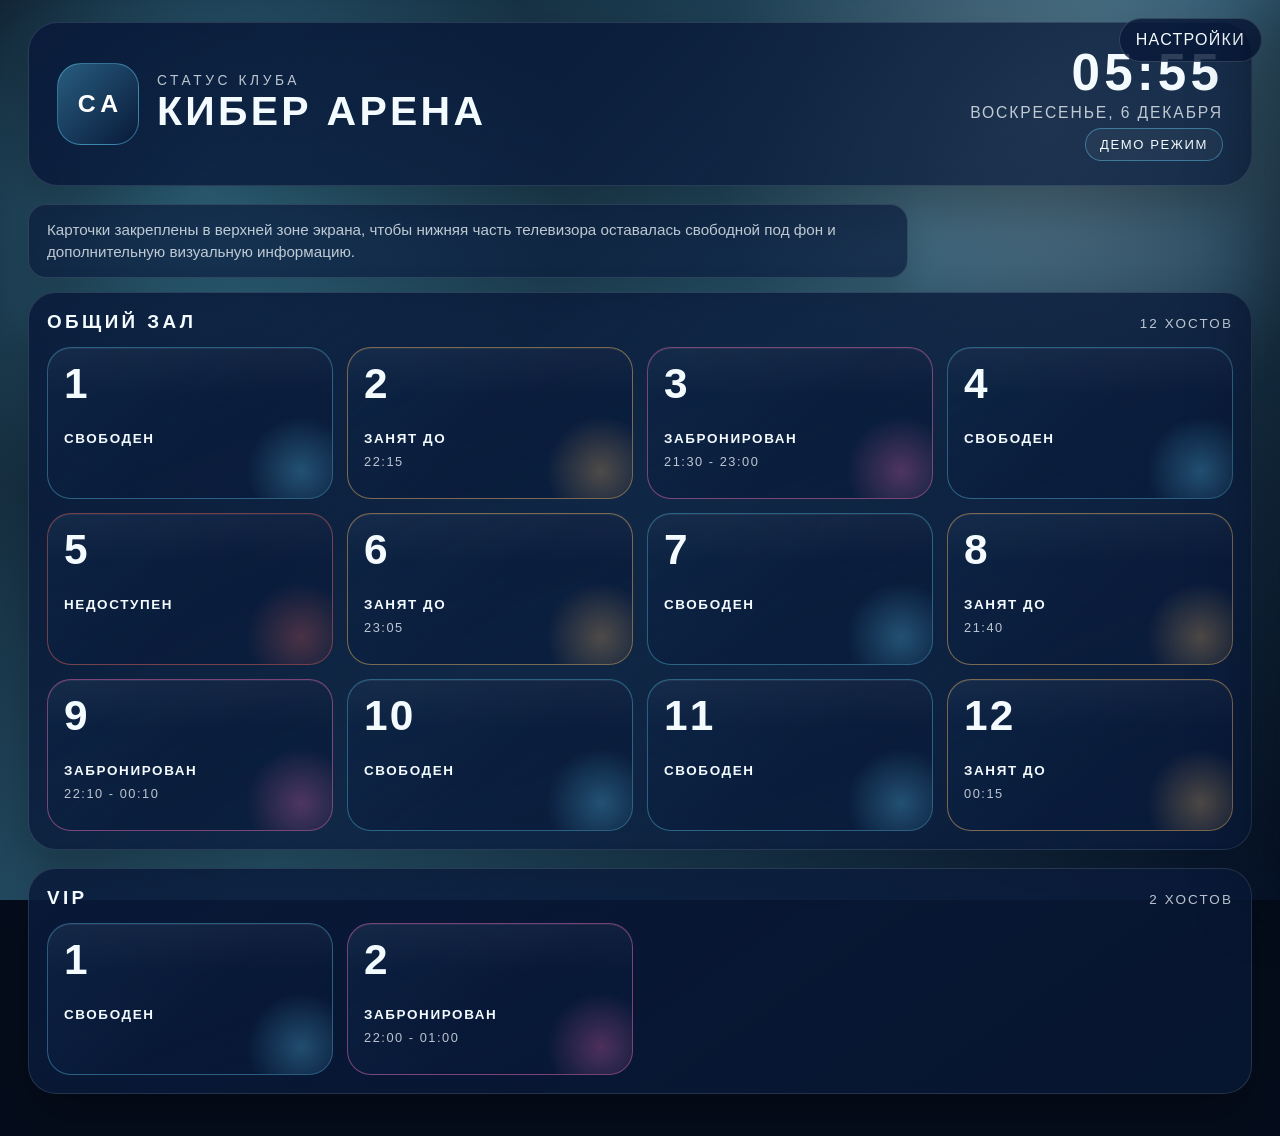
==== smarthell-tv1/smarthell-tv/smartshell-display/index.html @ 0e808b0f "Add files via upload" ====
<!DOCTYPE html>
<html lang="ru">
<head>
  <meta charset="UTF-8">
  <meta name="viewport" content="width=device-width, initial-scale=1.0">
  <title>Кибер Арена</title>
  <link rel="stylesheet" href="css/styles.css">
</head>
<body>
  <div class="wallpaper-layer"></div>
  <div class="noise-layer"></div>

  <button class="settings-toggle" id="settingsToggle" type="button">Настройки</button>

  <div class="page-shell">
    <header class="hero">
      <div class="hero-brand">
        <div class="brand-mark">CA</div>
        <div class="brand-copy">
          <p class="brand-overline">Статус клуба</p>
          <h1 id="clubName">Кибер Арена</h1>
        </div>
      </div>

      <div class="hero-meta">
        <div class="hero-clock" id="currentTime">00:00</div>
        <div class="hero-date" id="currentDate">суббота, 4 июля</div>
        <div class="hero-connection" id="apiStatus">Подключение...</div>
      </div>
    </header>

    <main class="display-board">
      <section class="board-intro">
        <p>Карточки закреплены в верхней зоне экрана, чтобы нижняя часть телевизора оставалась свободной под фон и дополнительную визуальную информацию.</p>
      </section>

      <section class="zones-layout" id="zonesContainer">
        <div class="loading-state">Загрузка хостов...</div>
      </section>
    </main>
  </div>

  <div class="settings-panel" id="settingsPanel">
    <div class="settings-header">
      <h2>Настройки экрана</h2>
      <button class="close-button" id="closeSettings" type="button">Закрыть</button>
    </div>

    <div class="settings-content">
      <div class="setting-group">
        <label for="companyId">Company ID</label>
        <input type="text" id="companyId" placeholder="ID компании">
      </div>

      <div class="setting-group">
        <label for="phone">Телефон</label>
        <input type="text" id="phone" placeholder="+7...">
      </div>

      <div class="setting-group">
        <label for="password">Пароль</label>
        <input type="password" id="password" placeholder="Пароль">
      </div>

      <div class="setting-group">
        <label for="refreshInterval">Интервал обновления, сек</label>
        <input type="number" id="refreshInterval" min="10" max="300" step="5">
      </div>

      <div class="setting-group">
        <label for="backgroundType">Фон</label>
        <select id="backgroundType">
          <option value="gradient">Градиент</option>
          <option value="color">Цвет</option>
          <option value="image">Изображение</option>
        </select>
      </div>

      <div class="setting-group" id="backgroundColorGroup">
        <label for="backgroundColor">Цвет фона</label>
        <input type="color" id="backgroundColor" value="#08111f">
      </div>

      <div class="setting-group hidden" id="backgroundImageGroup">
        <label for="backgroundImage">Изображение</label>
        <input type="file" id="backgroundImage" accept="image/*">
      </div>

      <div class="setting-group">
        <label for="palettePreset">Палитра</label>
        <select id="palettePreset">
          <option value="ice">Ice Arena</option>
          <option value="ember">Ember Glow</option>
          <option value="lime">Neon Lime</option>
          <option value="sunset">Sunset Punch</option>
          <option value="custom">Custom</option>
        </select>
      </div>

      <div class="setting-group">
        <label for="accentColor">Акцент карточек</label>
        <input type="color" id="accentColor" value="#5ae8ff">
      </div>

      <div class="setting-group">
        <label for="surfaceColor">Цвет панелей</label>
        <input type="color" id="surfaceColor" value="#0e234f">
      </div>

      <div class="setting-group">
        <label for="textColor">Цвет текста</label>
        <input type="color" id="textColor" value="#f6fbff">
      </div>

      <div class="setting-group">
        <label for="cardScale">Масштаб карточек</label>
        <input type="range" id="cardScale" min="0.85" max="1.35" step="0.05" value="1">
      </div>

      <div class="setting-group">
        <label for="cardOpacity">Прозрачность карточек</label>
        <input type="range" id="cardOpacity" min="35" max="80" value="58">
      </div>

      <div class="settings-actions">
        <button class="secondary-button" id="loginBtn" type="button">Сохранить вход</button>
        <button class="primary-button" id="saveSettings" type="button">Применить</button>
      </div>
    </div>
  </div>

  <div class="settings-backdrop" id="settingsBackdrop"></div>

  <script src="config.js"></script>
  <script src="js/smartshell-sdk.js"></script>
  <script src="js/api.js"></script>
  <script src="js/app.js"></script>
</body>
</html>
---- smarthell-tv1/smarthell-tv/smartshell-display/css/styles.css ----
:root {
  --background-color: #08111f;
  --background-image: none;
  --background-overlay: radial-gradient(circle at 15% 20%, rgba(91, 208, 255, 0.42), transparent 28%),
    radial-gradient(circle at 82% 14%, rgba(255, 124, 89, 0.36), transparent 26%),
    linear-gradient(130deg, #051120 0%, #0b1c3f 46%, #13285d 100%);
  --accent-color: #64d7ff;
  --accent-rgb: 100, 215, 255;
  --surface-color: #091a3a;
  --surface-rgb: 9, 26, 58;
  --text-primary: #f4fbff;
  --text-rgb: 244, 251, 255;
  --text-secondary: rgba(var(--text-rgb), 0.76);
  --line-soft: rgba(var(--accent-rgb), 0.24);
  --line-strong: rgba(var(--accent-rgb), 0.42);
  --card-opacity: 0.58;
  --card-scale: 1;
  --card-shadow: 0 24px 48px rgba(0, 0, 0, 0.28);
  --status-busy: #ffbf66;
  --status-booked: #ff73be;
  --status-unavailable: #ff6d5f;
}

* {
  box-sizing: border-box;
}

html,
body {
  margin: 0;
  min-height: 100%;
  font-family: "Bahnschrift", "Segoe UI Variable", "Segoe UI", sans-serif;
  color: var(--text-primary);
  background: #050d1c;
}

body {
  position: relative;
  overflow-x: hidden;
}

.wallpaper-layer,
.noise-layer {
  position: fixed;
  inset: 0;
  pointer-events: none;
}

.wallpaper-layer {
  background-image: var(--background-image), var(--background-overlay);
  background-color: var(--background-color);
  background-position: center;
  background-size: cover;
}

.noise-layer {
  opacity: 0.08;
  background-image:
    linear-gradient(rgba(255, 255, 255, 0.03) 1px, transparent 1px),
    linear-gradient(90deg, rgba(255, 255, 255, 0.03) 1px, transparent 1px);
  background-size: 20px 20px;
}

.page-shell {
  position: relative;
  z-index: 1;
  display: grid;
  align-content: start;
  gap: 18px;
  width: min(1840px, calc(100% - 56px));
  min-height: 100vh;
  margin: 0 auto;
  padding: 22px 0 42px;
}

.hero {
  display: grid;
  grid-template-columns: minmax(0, 1fr) auto;
  align-items: center;
  gap: 24px;
  padding: 24px 28px;
  border: 1px solid rgba(var(--text-rgb), 0.12);
  border-radius: 30px;
  background: linear-gradient(135deg, rgba(var(--surface-rgb), 0.92), rgba(var(--surface-rgb), 0.68));
  box-shadow: var(--card-shadow);
}

.hero-brand {
  display: flex;
  align-items: center;
  gap: 18px;
}

.brand-mark {
  display: grid;
  place-items: center;
  width: 82px;
  height: 82px;
  border: 1px solid var(--line-strong);
  border-radius: 24px;
  background: linear-gradient(135deg, rgba(var(--accent-rgb), 0.34), rgba(var(--surface-rgb), 0.95));
  color: #ffffff;
  font-size: 1.55rem;
  font-weight: 700;
  letter-spacing: 0.18em;
  text-indent: 0.18em;
}

.brand-copy h1,
.brand-copy p,
.hero-clock,
.hero-date,
.hero-connection,
.board-intro p,
.zone-heading h2,
.zone-heading p,
.pc-card-number,
.pc-card-status,
.pc-card-time,
.settings-panel h2,
.setting-group label,
.setting-group input,
.setting-group select,
.settings-toggle,
.primary-button,
.secondary-button,
.close-button,
.loading-state,
.empty-state,
.notification {
  margin: 0;
}

.brand-overline {
  color: var(--text-secondary);
  font-size: 0.86rem;
  letter-spacing: 0.26em;
  text-transform: uppercase;
}

.brand-copy h1 {
  font-size: clamp(2rem, 3.2vw, 3.2rem);
  font-weight: 700;
  letter-spacing: 0.08em;
  text-transform: uppercase;
}

.hero-meta {
  display: flex;
  flex-direction: column;
  align-items: flex-end;
  gap: 6px;
  text-align: right;
}

.hero-clock {
  font-size: clamp(2.6rem, 4vw, 4rem);
  font-weight: 700;
  letter-spacing: 0.08em;
  line-height: 1;
}

.hero-date {
  color: var(--text-secondary);
  font-size: 0.98rem;
  letter-spacing: 0.12em;
  text-transform: uppercase;
}

.hero-connection {
  padding: 8px 14px;
  border: 1px solid rgba(var(--text-rgb), 0.16);
  border-radius: 999px;
  background: rgba(255, 255, 255, 0.04);
  color: var(--text-secondary);
  font-size: 0.82rem;
  letter-spacing: 0.12em;
  text-transform: uppercase;
}

.hero-connection.connected {
  border-color: rgba(var(--accent-rgb), 0.42);
  color: var(--text-primary);
}

.hero-connection.error {
  border-color: rgba(255, 109, 95, 0.5);
  color: #ffe4e1;
}

.display-board {
  display: grid;
  align-content: start;
  gap: 14px;
}

.board-intro {
  max-width: 880px;
  padding: 14px 18px;
  border: 1px solid rgba(var(--text-rgb), 0.12);
  border-radius: 18px;
  background: rgba(var(--surface-rgb), 0.68);
  box-shadow: 0 16px 34px rgba(0, 0, 0, 0.18);
}

.board-intro p {
  color: var(--text-secondary);
  font-size: 0.95rem;
  line-height: 1.45;
}

.zones-layout {
  display: grid;
  grid-template-columns: minmax(0, 1.72fr) minmax(320px, 0.72fr);
  align-items: start;
  gap: 18px;
}

.zone-section {
  padding: 18px;
  border: 1px solid rgba(var(--text-rgb), 0.12);
  border-radius: 28px;
  background: linear-gradient(145deg, rgba(var(--surface-rgb), 0.88), rgba(var(--surface-rgb), 0.68));
  box-shadow: var(--card-shadow);
}

.zone-section.standart-b {
  grid-column: 1;
}

.zone-section.vip {
  grid-column: 2;
}

.zone-heading {
  display: flex;
  justify-content: space-between;
  align-items: baseline;
  gap: 12px;
  margin-bottom: 14px;
}

.zone-heading h2 {
  font-size: 1.18rem;
  font-weight: 700;
  letter-spacing: 0.18em;
  text-transform: uppercase;
}

.zone-heading p {
  color: var(--text-secondary);
  font-size: 0.84rem;
  letter-spacing: 0.16em;
  text-transform: uppercase;
}

.cards-grid {
  display: grid;
  gap: 14px;
}

.zone-section.standart-b .cards-grid {
  grid-template-columns: repeat(6, minmax(0, 1fr));
}

.zone-section.vip .cards-grid {
  grid-template-columns: repeat(2, minmax(0, 1fr));
}

.pc-card {
  position: relative;
  display: grid;
  align-content: start;
  min-height: calc(152px * var(--card-scale));
  padding: calc(16px * var(--card-scale));
  border: 1px solid rgba(var(--text-rgb), 0.12);
  border-radius: 24px;
  background:
    linear-gradient(160deg, rgba(var(--surface-rgb), calc(var(--card-opacity) + 0.16)), rgba(var(--surface-rgb), var(--card-opacity))),
    linear-gradient(135deg, rgba(var(--accent-rgb), 0.14), transparent 55%);
  overflow: hidden;
  box-shadow: inset 0 1px 0 rgba(255, 255, 255, 0.06);
}

.pc-card::before {
  content: "";
  position: absolute;
  inset: 0;
  background: linear-gradient(180deg, rgba(255, 255, 255, 0.04), transparent 32%);
  pointer-events: none;
}

.pc-card::after {
  content: "";
  position: absolute;
  right: -24px;
  bottom: -28px;
  width: 110px;
  height: 110px;
  border-radius: 50%;
  background: radial-gradient(circle, rgba(var(--accent-rgb), 0.28), transparent 70%);
  pointer-events: none;
}

.pc-card.free {
  border-color: rgba(var(--accent-rgb), 0.36);
}

.pc-card.busy {
  border-color: rgba(255, 191, 102, 0.46);
}

.pc-card.busy::after {
  background: radial-gradient(circle, rgba(255, 191, 102, 0.28), transparent 70%);
}

.pc-card.booked {
  border-color: rgba(255, 115, 190, 0.46);
}

.pc-card.booked::after {
  background: radial-gradient(circle, rgba(255, 115, 190, 0.28), transparent 70%);
}

.pc-card.unavailable {
  border-color: rgba(255, 109, 95, 0.44);
}

.pc-card.unavailable::after {
  background: radial-gradient(circle, rgba(255, 109, 95, 0.26), transparent 70%);
}

.pc-card-number {
  position: relative;
  z-index: 1;
  font-size: calc(2.65rem * var(--card-scale));
  font-weight: 700;
  letter-spacing: 0.05em;
  line-height: 0.96;
}

.pc-card-status {
  position: relative;
  z-index: 1;
  margin-top: calc(26px * var(--card-scale));
  font-size: calc(0.84rem * var(--card-scale));
  font-weight: 700;
  letter-spacing: 0.12em;
  text-transform: uppercase;
}

.pc-card-time {
  position: relative;
  z-index: 1;
  margin-top: calc(8px * var(--card-scale));
  color: var(--text-secondary);
  font-size: calc(0.8rem * var(--card-scale));
  letter-spacing: 0.12em;
  text-transform: uppercase;
}

.pc-card-time.pc-card-time-empty {
  opacity: 0;
}

.loading-state,
.empty-state {
  padding: 34px 22px;
  border: 1px dashed rgba(var(--text-rgb), 0.18);
  border-radius: 22px;
  background: rgba(var(--surface-rgb), 0.62);
  color: var(--text-secondary);
  text-align: center;
  letter-spacing: 0.08em;
  text-transform: uppercase;
}

.settings-toggle {
  position: fixed;
  top: 18px;
  right: 18px;
  z-index: 4;
  padding: 12px 16px;
  border: 1px solid rgba(var(--text-rgb), 0.16);
  border-radius: 999px;
  background: rgba(var(--surface-rgb), 0.84);
  color: var(--text-primary);
  font: inherit;
  letter-spacing: 0.08em;
  text-transform: uppercase;
  cursor: pointer;
}

.settings-panel {
  position: fixed;
  top: 0;
  right: 0;
  z-index: 6;
  display: flex;
  flex-direction: column;
  gap: 20px;
  width: min(440px, 100%);
  height: 100%;
  padding: 24px;
  border-left: 1px solid rgba(var(--text-rgb), 0.16);
  background: rgba(4, 11, 24, 0.96);
  box-shadow: -24px 0 60px rgba(0, 0, 0, 0.34);
  transform: translateX(100%);
  transition: transform 0.25s ease;
}

.settings-panel.visible {
  transform: translateX(0);
}

.settings-backdrop {
  position: fixed;
  inset: 0;
  z-index: 5;
  background: rgba(3, 7, 15, 0.5);
  opacity: 0;
  visibility: hidden;
  transition: opacity 0.25s ease;
}

.settings-backdrop.visible {
  opacity: 1;
  visibility: visible;
}

.settings-header {
  display: flex;
  justify-content: space-between;
  align-items: center;
  gap: 12px;
}

.settings-header h2 {
  font-size: 1.08rem;
  letter-spacing: 0.12em;
  text-transform: uppercase;
}

.settings-content {
  display: grid;
  gap: 15px;
  overflow-y: auto;
  padding-right: 4px;
}

.setting-group {
  display: grid;
  gap: 8px;
}

.setting-group label {
  color: var(--text-secondary);
  font-size: 0.84rem;
  letter-spacing: 0.08em;
  text-transform: uppercase;
}

.setting-group input,
.setting-group select {
  width: 100%;
  padding: 12px 14px;
  border: 1px solid rgba(var(--text-rgb), 0.14);
  border-radius: 14px;
  background: rgba(var(--surface-rgb), 0.84);
  color: var(--text-primary);
  font: inherit;
}

.setting-group input[type="range"] {
  padding-inline: 0;
}

.hidden {
  display: none;
}

.settings-actions {
  display: grid;
  grid-template-columns: repeat(2, minmax(0, 1fr));
  gap: 12px;
  margin-top: 6px;
}

.primary-button,
.secondary-button,
.close-button {
  padding: 12px 14px;
  border-radius: 14px;
  font: inherit;
  letter-spacing: 0.08em;
  text-transform: uppercase;
  cursor: pointer;
}

.primary-button {
  border: 1px solid rgba(var(--accent-rgb), 0.4);
  background: linear-gradient(135deg, rgba(var(--accent-rgb), 0.34), rgba(var(--surface-rgb), 0.95));
  color: #ffffff;
}

.secondary-button,
.close-button {
  border: 1px solid rgba(var(--text-rgb), 0.14);
  background: rgba(var(--surface-rgb), 0.82);
  color: var(--text-primary);
}

.notification {
  position: fixed;
  left: 50%;
  bottom: 20px;
  z-index: 8;
  transform: translateX(-50%);
  padding: 12px 18px;
  border: 1px solid rgba(var(--accent-rgb), 0.3);
  border-radius: 14px;
  background: rgba(var(--surface-rgb), 0.95);
  color: var(--text-primary);
  letter-spacing: 0.06em;
  animation: fade-in 0.2s ease;
}

.tv-mode {
  cursor: none;
}

.tv-mode .settings-toggle {
  opacity: 0;
  pointer-events: none;
}

@keyframes fade-in {
  from {
    opacity: 0;
    transform: translate(-50%, 12px);
  }

  to {
    opacity: 1;
    transform: translate(-50%, 0);
  }
}

@media (max-width: 1440px) {
  .zones-layout {
    grid-template-columns: 1fr;
  }

  .zone-section.standart-b,
  .zone-section.vip {
    grid-column: auto;
  }

  .zone-section.standart-b .cards-grid {
    grid-template-columns: repeat(4, minmax(0, 1fr));
  }

  .zone-section.vip .cards-grid {
    grid-template-columns: repeat(4, minmax(0, 1fr));
  }
}

@media (max-width: 900px) {
  .page-shell {
    width: min(100% - 26px, 1840px);
    padding-top: 72px;
  }

  .hero {
    grid-template-columns: 1fr;
  }

  .hero-meta {
    align-items: flex-start;
    text-align: left;
  }

  .zone-heading {
    align-items: flex-start;
    flex-direction: column;
  }

  .zone-section.standart-b .cards-grid,
  .zone-section.vip .cards-grid {
    grid-template-columns: repeat(3, minmax(0, 1fr));
  }
}

@media (max-width: 640px) {
  .page-shell {
    width: calc(100% - 20px);
  }

  .hero,
  .zone-section {
    padding-inline: 16px;
  }

  .zone-section.standart-b .cards-grid,
  .zone-section.vip .cards-grid {
    grid-template-columns: repeat(2, minmax(0, 1fr));
  }
}
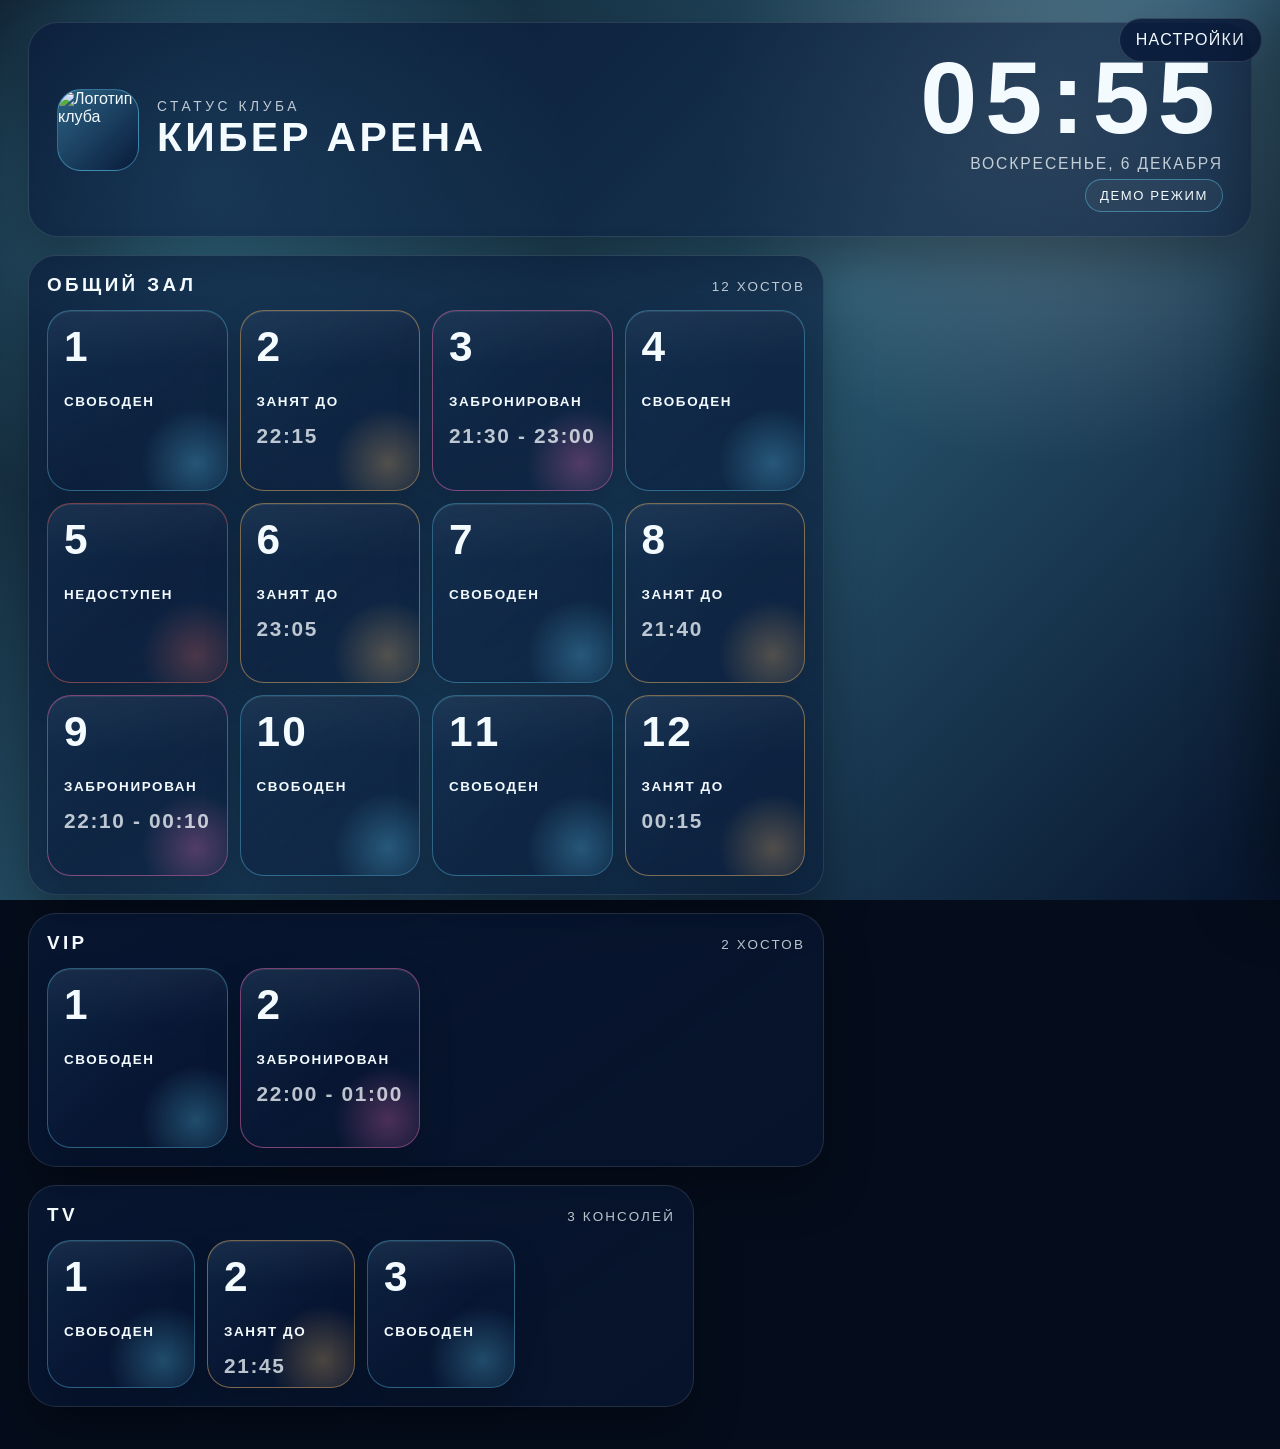
==== commit 3ecea360: "Add files via upload" ====
--- a/smarthell-tv1/smarthell-tv/smartshell-display/index.html
+++ b/smarthell-tv1/smarthell-tv/smartshell-display/index.html
@@ -1,139 +1,148 @@
-<!DOCTYPE html>
-<html lang="ru">
-<head>
-  <meta charset="UTF-8">
-  <meta name="viewport" content="width=device-width, initial-scale=1.0">
-  <title>Кибер Арена</title>
-  <link rel="stylesheet" href="css/styles.css">
-</head>
-<body>
-  <div class="wallpaper-layer"></div>
-  <div class="noise-layer"></div>
-
-  <button class="settings-toggle" id="settingsToggle" type="button">Настройки</button>
-
-  <div class="page-shell">
+<!DOCTYPE html>
+<html lang="ru">
+<head>
+  <meta charset="UTF-8">
+  <meta name="viewport" content="width=device-width, initial-scale=1.0">
+  <title>Кибер Арена</title>
+  <link rel="stylesheet" href="css/styles.css">
+</head>
+<body>
+  <div class="wallpaper-layer"></div>
+  <div class="noise-layer"></div>
+
+  <button class="settings-toggle" id="settingsToggle" type="button">Настройки</button>
+
+  <div class="page-shell">
     <header class="hero">
       <div class="hero-brand">
-        <div class="brand-mark">CA</div>
+        <div class="brand-mark">
+          <img class="brand-mark-image" id="brandLogo" src="/shared/%D0%90%D0%B2%D0%B0%D1%82%D0%B0%D1%80%D0%BA%D0%B0.png" alt="Логотип клуба">
+        </div>
         <div class="brand-copy">
           <p class="brand-overline">Статус клуба</p>
           <h1 id="clubName">Кибер Арена</h1>
-        </div>
-      </div>
-
-      <div class="hero-meta">
-        <div class="hero-clock" id="currentTime">00:00</div>
-        <div class="hero-date" id="currentDate">суббота, 4 июля</div>
-        <div class="hero-connection" id="apiStatus">Подключение...</div>
-      </div>
-    </header>
-
+        </div>
+      </div>
+
+      <div class="hero-meta">
+        <div class="hero-clock" id="currentTime">00:00</div>
+        <div class="hero-date" id="currentDate">суббота, 4 июля</div>
+        <div class="hero-connection" id="apiStatus">Подключение...</div>
+      </div>
+    </header>
+
     <main class="display-board">
-      <section class="board-intro">
-        <p>Карточки закреплены в верхней зоне экрана, чтобы нижняя часть телевизора оставалась свободной под фон и дополнительную визуальную информацию.</p>
-      </section>
-
       <section class="zones-layout" id="zonesContainer">
         <div class="loading-state">Загрузка хостов...</div>
       </section>
     </main>
-  </div>
-
-  <div class="settings-panel" id="settingsPanel">
-    <div class="settings-header">
-      <h2>Настройки экрана</h2>
-      <button class="close-button" id="closeSettings" type="button">Закрыть</button>
-    </div>
-
-    <div class="settings-content">
-      <div class="setting-group">
-        <label for="companyId">Company ID</label>
-        <input type="text" id="companyId" placeholder="ID компании">
-      </div>
-
-      <div class="setting-group">
-        <label for="phone">Телефон</label>
-        <input type="text" id="phone" placeholder="+7...">
-      </div>
-
-      <div class="setting-group">
-        <label for="password">Пароль</label>
-        <input type="password" id="password" placeholder="Пароль">
-      </div>
-
-      <div class="setting-group">
-        <label for="refreshInterval">Интервал обновления, сек</label>
-        <input type="number" id="refreshInterval" min="10" max="300" step="5">
-      </div>
-
-      <div class="setting-group">
-        <label for="backgroundType">Фон</label>
-        <select id="backgroundType">
-          <option value="gradient">Градиент</option>
-          <option value="color">Цвет</option>
-          <option value="image">Изображение</option>
-        </select>
-      </div>
-
-      <div class="setting-group" id="backgroundColorGroup">
-        <label for="backgroundColor">Цвет фона</label>
-        <input type="color" id="backgroundColor" value="#08111f">
-      </div>
-
+  </div>
+
+  <div class="settings-panel" id="settingsPanel">
+    <div class="settings-header">
+      <h2>Настройки экрана</h2>
+      <button class="close-button" id="closeSettings" type="button">Закрыть</button>
+    </div>
+
+    <div class="settings-content">
+      <div class="setting-group">
+        <label for="companyId">Company ID</label>
+        <input type="text" id="companyId" placeholder="ID компании">
+      </div>
+
+      <div class="setting-group">
+        <label for="phone">Телефон</label>
+        <input type="text" id="phone" placeholder="+7...">
+      </div>
+
+      <div class="setting-group">
+        <label for="password">Пароль</label>
+        <input type="password" id="password" placeholder="Пароль">
+      </div>
+
+      <div class="setting-group">
+        <label for="refreshInterval">Интервал обновления, сек</label>
+        <input type="number" id="refreshInterval" min="10" max="300" step="5">
+      </div>
+
+      <div class="setting-group">
+        <label for="backgroundType">Фон</label>
+        <select id="backgroundType">
+          <option value="gradient">Градиент</option>
+          <option value="color">Цвет</option>
+          <option value="image">Изображение</option>
+        </select>
+      </div>
+
+      <div class="setting-group" id="backgroundColorGroup">
+        <label for="backgroundColor">Цвет фона</label>
+        <input type="color" id="backgroundColor" value="#08111f">
+      </div>
+
       <div class="setting-group hidden" id="backgroundImageGroup">
         <label for="backgroundImage">Изображение</label>
         <input type="file" id="backgroundImage" accept="image/*">
       </div>
 
       <div class="setting-group">
-        <label for="palettePreset">Палитра</label>
-        <select id="palettePreset">
-          <option value="ice">Ice Arena</option>
-          <option value="ember">Ember Glow</option>
-          <option value="lime">Neon Lime</option>
-          <option value="sunset">Sunset Punch</option>
-          <option value="custom">Custom</option>
-        </select>
+        <label for="logoImage">Логотип клуба</label>
+        <input type="file" id="logoImage" accept="image/png,image/jpeg,image/webp,image/svg+xml">
+        <small class="setting-help">PNG, JPG, WEBP или SVG. Лучше квадрат 512x512 или больше. Для аккуратного вида лучше прозрачный PNG.</small>
       </div>
 
       <div class="setting-group">
-        <label for="accentColor">Акцент карточек</label>
-        <input type="color" id="accentColor" value="#5ae8ff">
-      </div>
-
-      <div class="setting-group">
-        <label for="surfaceColor">Цвет панелей</label>
-        <input type="color" id="surfaceColor" value="#0e234f">
-      </div>
-
-      <div class="setting-group">
-        <label for="textColor">Цвет текста</label>
-        <input type="color" id="textColor" value="#f6fbff">
-      </div>
-
+        <label for="palettePreset">Палитра</label>
+        <select id="palettePreset">
+          <option value="ice">Ice Arena</option>
+          <option value="ember">Ember Glow</option>
+          <option value="lime">Neon Lime</option>
+          <option value="sunset">Sunset Punch</option>
+          <option value="custom">Custom</option>
+        </select>
+      </div>
+
+      <div class="setting-group">
+        <label for="accentColor">Акцент карточек</label>
+        <input type="color" id="accentColor" value="#5ae8ff">
+      </div>
+
+      <div class="setting-group">
+        <label for="surfaceColor">Цвет панелей</label>
+        <input type="color" id="surfaceColor" value="#0e234f">
+      </div>
+
+      <div class="setting-group">
+        <label for="textColor">Цвет текста</label>
+        <input type="color" id="textColor" value="#f6fbff">
+      </div>
+
       <div class="setting-group">
         <label for="cardScale">Масштаб карточек</label>
         <input type="range" id="cardScale" min="0.85" max="1.35" step="0.05" value="1">
       </div>
 
       <div class="setting-group">
-        <label for="cardOpacity">Прозрачность карточек</label>
-        <input type="range" id="cardOpacity" min="35" max="80" value="58">
+        <label for="panelOpacity">Прозрачность панелей</label>
+        <input type="range" id="panelOpacity" min="0" max="95" value="72">
       </div>
 
-      <div class="settings-actions">
-        <button class="secondary-button" id="loginBtn" type="button">Сохранить вход</button>
-        <button class="primary-button" id="saveSettings" type="button">Применить</button>
+      <div class="setting-group">
+        <label for="cardOpacity">Прозрачность карточек</label>
+        <input type="range" id="cardOpacity" min="0" max="100" value="58">
       </div>
-    </div>
-  </div>
-
-  <div class="settings-backdrop" id="settingsBackdrop"></div>
-
-  <script src="config.js"></script>
-  <script src="js/smartshell-sdk.js"></script>
-  <script src="js/api.js"></script>
-  <script src="js/app.js"></script>
-</body>
-</html>
+
+      <div class="settings-actions">
+        <button class="secondary-button" id="loginBtn" type="button">Сохранить вход</button>
+        <button class="primary-button" id="saveSettings" type="button">Применить</button>
+      </div>
+    </div>
+  </div>
+
+  <div class="settings-backdrop" id="settingsBackdrop"></div>
+
+  <script src="config.js"></script>
+  <script src="js/smartshell-sdk.js"></script>
+  <script src="js/api.js"></script>
+  <script src="js/app.js"></script>
+</body>
+</html>
--- a/smarthell-tv1/smarthell-tv/smartshell-display/css/styles.css
+++ b/smarthell-tv1/smarthell-tv/smartshell-display/css/styles.css
@@ -1,458 +1,477 @@
-:root {
-  --background-color: #08111f;
-  --background-image: none;
-  --background-overlay: radial-gradient(circle at 15% 20%, rgba(91, 208, 255, 0.42), transparent 28%),
-    radial-gradient(circle at 82% 14%, rgba(255, 124, 89, 0.36), transparent 26%),
-    linear-gradient(130deg, #051120 0%, #0b1c3f 46%, #13285d 100%);
-  --accent-color: #64d7ff;
-  --accent-rgb: 100, 215, 255;
-  --surface-color: #091a3a;
-  --surface-rgb: 9, 26, 58;
-  --text-primary: #f4fbff;
-  --text-rgb: 244, 251, 255;
-  --text-secondary: rgba(var(--text-rgb), 0.76);
-  --line-soft: rgba(var(--accent-rgb), 0.24);
-  --line-strong: rgba(var(--accent-rgb), 0.42);
-  --card-opacity: 0.58;
-  --card-scale: 1;
-  --card-shadow: 0 24px 48px rgba(0, 0, 0, 0.28);
-  --status-busy: #ffbf66;
-  --status-booked: #ff73be;
-  --status-unavailable: #ff6d5f;
-}
-
-* {
-  box-sizing: border-box;
-}
-
-html,
-body {
-  margin: 0;
-  min-height: 100%;
-  font-family: "Bahnschrift", "Segoe UI Variable", "Segoe UI", sans-serif;
-  color: var(--text-primary);
-  background: #050d1c;
-}
-
-body {
-  position: relative;
-  overflow-x: hidden;
-}
-
-.wallpaper-layer,
-.noise-layer {
-  position: fixed;
-  inset: 0;
-  pointer-events: none;
-}
-
-.wallpaper-layer {
-  background-image: var(--background-image), var(--background-overlay);
-  background-color: var(--background-color);
-  background-position: center;
-  background-size: cover;
-}
-
-.noise-layer {
-  opacity: 0.08;
-  background-image:
-    linear-gradient(rgba(255, 255, 255, 0.03) 1px, transparent 1px),
-    linear-gradient(90deg, rgba(255, 255, 255, 0.03) 1px, transparent 1px);
-  background-size: 20px 20px;
-}
-
-.page-shell {
-  position: relative;
-  z-index: 1;
-  display: grid;
-  align-content: start;
-  gap: 18px;
-  width: min(1840px, calc(100% - 56px));
-  min-height: 100vh;
-  margin: 0 auto;
-  padding: 22px 0 42px;
-}
-
-.hero {
-  display: grid;
-  grid-template-columns: minmax(0, 1fr) auto;
-  align-items: center;
-  gap: 24px;
-  padding: 24px 28px;
-  border: 1px solid rgba(var(--text-rgb), 0.12);
-  border-radius: 30px;
-  background: linear-gradient(135deg, rgba(var(--surface-rgb), 0.92), rgba(var(--surface-rgb), 0.68));
-  box-shadow: var(--card-shadow);
-}
-
-.hero-brand {
-  display: flex;
-  align-items: center;
-  gap: 18px;
-}
-
+:root {
+  --background-color: #08111f;
+  --background-image: none;
+  --background-overlay: radial-gradient(circle at 15% 20%, rgba(91, 208, 255, 0.42), transparent 28%),
+    radial-gradient(circle at 82% 14%, rgba(255, 124, 89, 0.36), transparent 26%),
+    linear-gradient(130deg, #051120 0%, #0b1c3f 46%, #13285d 100%);
+  --accent-color: #64d7ff;
+  --accent-rgb: 100, 215, 255;
+  --surface-color: #091a3a;
+  --surface-rgb: 9, 26, 58;
+  --text-primary: #f4fbff;
+  --text-rgb: 244, 251, 255;
+  --text-secondary: rgba(var(--text-rgb), 0.76);
+  --line-soft: rgba(var(--accent-rgb), 0.24);
+  --line-strong: rgba(var(--accent-rgb), 0.42);
+  --panel-opacity: 0.72;
+  --card-opacity: 0.58;
+  --card-scale: 1;
+  --status-busy: #ffbf66;
+  --status-booked: #ff73be;
+  --status-unavailable: #ff6d5f;
+}
+
+* {
+  box-sizing: border-box;
+}
+
+html,
+body {
+  margin: 0;
+  min-height: 100%;
+  font-family: "Bahnschrift", "Segoe UI Variable", "Segoe UI", sans-serif;
+  color: var(--text-primary);
+  background: #050d1c;
+}
+
+body {
+  position: relative;
+  overflow-x: hidden;
+}
+
+.wallpaper-layer,
+.noise-layer {
+  position: fixed;
+  inset: 0;
+  pointer-events: none;
+}
+
+.wallpaper-layer {
+  background-image: var(--background-image), var(--background-overlay);
+  background-color: var(--background-color);
+  background-position: center;
+  background-size: cover;
+}
+
+.noise-layer {
+  opacity: 0.08;
+  background-image:
+    linear-gradient(rgba(255, 255, 255, 0.03) 1px, transparent 1px),
+    linear-gradient(90deg, rgba(255, 255, 255, 0.03) 1px, transparent 1px);
+  background-size: 20px 20px;
+}
+
+.page-shell {
+  position: relative;
+  z-index: 1;
+  display: grid;
+  align-content: start;
+  gap: 18px;
+  width: min(1840px, calc(100% - 56px));
+  min-height: 100vh;
+  margin: 0 auto;
+  padding: 22px 0 42px;
+}
+
+.hero {
+  display: grid;
+  grid-template-columns: minmax(0, 1fr) auto;
+  align-items: center;
+  gap: 24px;
+  padding: 24px 28px;
+  border: 1px solid rgba(var(--text-rgb), calc(var(--panel-opacity) * 0.16));
+  border-radius: 30px;
+  background: linear-gradient(
+    135deg,
+    rgba(var(--surface-rgb), calc(var(--panel-opacity) * 0.96)),
+    rgba(var(--surface-rgb), calc(var(--panel-opacity) * 0.72))
+  );
+  box-shadow: 0 24px 48px rgba(0, 0, 0, calc(var(--panel-opacity) * 0.42));
+}
+
+.hero-brand {
+  display: flex;
+  align-items: center;
+  gap: 18px;
+}
+
 .brand-mark {
   display: grid;
   place-items: center;
   width: 82px;
   height: 82px;
-  border: 1px solid var(--line-strong);
+  border: 1px solid var(--line-strong);
   border-radius: 24px;
   background: linear-gradient(135deg, rgba(var(--accent-rgb), 0.34), rgba(var(--surface-rgb), 0.95));
-  color: #ffffff;
-  font-size: 1.55rem;
-  font-weight: 700;
-  letter-spacing: 0.18em;
-  text-indent: 0.18em;
+  overflow: hidden;
 }
 
-.brand-copy h1,
-.brand-copy p,
-.hero-clock,
-.hero-date,
-.hero-connection,
-.board-intro p,
-.zone-heading h2,
-.zone-heading p,
-.pc-card-number,
-.pc-card-status,
-.pc-card-time,
-.settings-panel h2,
-.setting-group label,
-.setting-group input,
-.setting-group select,
-.settings-toggle,
-.primary-button,
-.secondary-button,
-.close-button,
-.loading-state,
-.empty-state,
-.notification {
-  margin: 0;
-}
-
-.brand-overline {
-  color: var(--text-secondary);
-  font-size: 0.86rem;
-  letter-spacing: 0.26em;
-  text-transform: uppercase;
-}
-
-.brand-copy h1 {
-  font-size: clamp(2rem, 3.2vw, 3.2rem);
-  font-weight: 700;
-  letter-spacing: 0.08em;
-  text-transform: uppercase;
-}
-
-.hero-meta {
-  display: flex;
-  flex-direction: column;
-  align-items: flex-end;
-  gap: 6px;
-  text-align: right;
-}
-
-.hero-clock {
-  font-size: clamp(2.6rem, 4vw, 4rem);
-  font-weight: 700;
-  letter-spacing: 0.08em;
-  line-height: 1;
-}
-
-.hero-date {
-  color: var(--text-secondary);
-  font-size: 0.98rem;
-  letter-spacing: 0.12em;
-  text-transform: uppercase;
-}
-
-.hero-connection {
-  padding: 8px 14px;
-  border: 1px solid rgba(var(--text-rgb), 0.16);
-  border-radius: 999px;
-  background: rgba(255, 255, 255, 0.04);
-  color: var(--text-secondary);
-  font-size: 0.82rem;
-  letter-spacing: 0.12em;
-  text-transform: uppercase;
-}
-
-.hero-connection.connected {
-  border-color: rgba(var(--accent-rgb), 0.42);
-  color: var(--text-primary);
-}
-
-.hero-connection.error {
-  border-color: rgba(255, 109, 95, 0.5);
-  color: #ffe4e1;
-}
-
-.display-board {
-  display: grid;
-  align-content: start;
-  gap: 14px;
-}
-
-.board-intro {
-  max-width: 880px;
-  padding: 14px 18px;
-  border: 1px solid rgba(var(--text-rgb), 0.12);
-  border-radius: 18px;
-  background: rgba(var(--surface-rgb), 0.68);
-  box-shadow: 0 16px 34px rgba(0, 0, 0, 0.18);
-}
-
-.board-intro p {
-  color: var(--text-secondary);
-  font-size: 0.95rem;
-  line-height: 1.45;
-}
-
+.brand-mark-image {
+  width: 100%;
+  height: 100%;
+  object-fit: cover;
+  object-position: center;
+  display: block;
+}
+
+.brand-copy h1,
+.brand-copy p,
+.hero-clock,
+.hero-date,
+.hero-connection,
+.zone-heading h2,
+.zone-heading p,
+.pc-card-number,
+.pc-card-status,
+.pc-card-time,
+.settings-panel h2,
+.setting-group label,
+.setting-group input,
+.setting-group select,
+.settings-toggle,
+.primary-button,
+.secondary-button,
+.close-button,
+.loading-state,
+.empty-state,
+.notification {
+  margin: 0;
+}
+
+.brand-overline {
+  color: var(--text-secondary);
+  font-size: 0.86rem;
+  letter-spacing: 0.26em;
+  text-transform: uppercase;
+}
+
+.brand-copy h1 {
+  font-size: clamp(2rem, 3.2vw, 3.2rem);
+  font-weight: 700;
+  letter-spacing: 0.08em;
+  text-transform: uppercase;
+}
+
+.hero-meta {
+  display: flex;
+  flex-direction: column;
+  align-items: flex-end;
+  gap: 6px;
+  text-align: right;
+}
+
+.hero-clock {
+  font-size: clamp(5.2rem, 8vw, 8rem);
+  font-weight: 700;
+  letter-spacing: 0.08em;
+  line-height: 1;
+}
+
+.hero-date {
+  color: var(--text-secondary);
+  font-size: 0.98rem;
+  letter-spacing: 0.12em;
+  text-transform: uppercase;
+}
+
+.hero-connection {
+  padding: 8px 14px;
+  border: 1px solid rgba(var(--text-rgb), 0.16);
+  border-radius: 999px;
+  background: rgba(255, 255, 255, 0.04);
+  color: var(--text-secondary);
+  font-size: 0.82rem;
+  letter-spacing: 0.12em;
+  text-transform: uppercase;
+}
+
+.hero-connection.connected {
+  border-color: rgba(var(--accent-rgb), 0.42);
+  color: var(--text-primary);
+}
+
+.hero-connection.error {
+  border-color: rgba(255, 109, 95, 0.5);
+  color: #ffe4e1;
+}
+
+.display-board {
+  display: grid;
+  align-content: start;
+  gap: 10px;
+}
+
 .zones-layout {
   display: grid;
-  grid-template-columns: minmax(0, 1.72fr) minmax(320px, 0.72fr);
+  grid-template-columns: max-content max-content max-content;
+  justify-content: center;
   align-items: start;
   gap: 18px;
 }
 
 .zone-section {
+  width: fit-content;
+  max-width: 100%;
   padding: 18px;
-  border: 1px solid rgba(var(--text-rgb), 0.12);
+  border: 1px solid rgba(var(--text-rgb), calc(var(--panel-opacity) * 0.16));
   border-radius: 28px;
-  background: linear-gradient(145deg, rgba(var(--surface-rgb), 0.88), rgba(var(--surface-rgb), 0.68));
-  box-shadow: var(--card-shadow);
-}
-
-.zone-section.standart-b {
-  grid-column: 1;
-}
-
+  background: linear-gradient(
+    145deg,
+    rgba(var(--surface-rgb), calc(var(--panel-opacity) * 0.92)),
+    rgba(var(--surface-rgb), calc(var(--panel-opacity) * 0.68))
+  );
+  box-shadow: 0 24px 48px rgba(0, 0, 0, calc(var(--panel-opacity) * 0.42));
+}
+
+.zone-section.standart-b {
+  grid-column: 1;
+}
+
 .zone-section.vip {
   grid-column: 2;
 }
 
-.zone-heading {
-  display: flex;
+.zone-section.tv {
+  grid-column: 3;
+}
+
+.zone-heading {
+  display: flex;
+  justify-content: space-between;
+  align-items: baseline;
+  gap: 12px;
+  margin-bottom: 14px;
+}
+
+.zone-heading h2 {
+  font-size: 1.18rem;
+  font-weight: 700;
+  letter-spacing: 0.18em;
+  text-transform: uppercase;
+}
+
+.zone-heading p {
+  color: var(--text-secondary);
+  font-size: 0.84rem;
+  letter-spacing: 0.16em;
+  text-transform: uppercase;
+}
+
+.cards-grid {
+  display: grid;
+  gap: 12px;
+}
+
+.zone-section.standart-b .cards-grid {
+  grid-template-columns: repeat(6, minmax(0, calc(158px * var(--card-scale))));
+  justify-content: space-between;
+}
+
+.zone-section.vip .cards-grid {
+  grid-template-columns: repeat(2, minmax(0, calc(158px * var(--card-scale))));
   justify-content: space-between;
-  align-items: baseline;
-  gap: 12px;
-  margin-bottom: 14px;
 }
 
-.zone-heading h2 {
-  font-size: 1.18rem;
-  font-weight: 700;
-  letter-spacing: 0.18em;
-  text-transform: uppercase;
-}
-
-.zone-heading p {
-  color: var(--text-secondary);
-  font-size: 0.84rem;
-  letter-spacing: 0.16em;
-  text-transform: uppercase;
-}
-
-.cards-grid {
-  display: grid;
-  gap: 14px;
-}
-
-.zone-section.standart-b .cards-grid {
-  grid-template-columns: repeat(6, minmax(0, 1fr));
-}
-
-.zone-section.vip .cards-grid {
-  grid-template-columns: repeat(2, minmax(0, 1fr));
-}
-
-.pc-card {
-  position: relative;
-  display: grid;
-  align-content: start;
-  min-height: calc(152px * var(--card-scale));
-  padding: calc(16px * var(--card-scale));
-  border: 1px solid rgba(var(--text-rgb), 0.12);
-  border-radius: 24px;
-  background:
-    linear-gradient(160deg, rgba(var(--surface-rgb), calc(var(--card-opacity) + 0.16)), rgba(var(--surface-rgb), var(--card-opacity))),
-    linear-gradient(135deg, rgba(var(--accent-rgb), 0.14), transparent 55%);
-  overflow: hidden;
-  box-shadow: inset 0 1px 0 rgba(255, 255, 255, 0.06);
-}
-
-.pc-card::before {
-  content: "";
-  position: absolute;
-  inset: 0;
-  background: linear-gradient(180deg, rgba(255, 255, 255, 0.04), transparent 32%);
-  pointer-events: none;
-}
-
-.pc-card::after {
-  content: "";
-  position: absolute;
-  right: -24px;
-  bottom: -28px;
-  width: 110px;
-  height: 110px;
-  border-radius: 50%;
-  background: radial-gradient(circle, rgba(var(--accent-rgb), 0.28), transparent 70%);
-  pointer-events: none;
-}
-
-.pc-card.free {
-  border-color: rgba(var(--accent-rgb), 0.36);
-}
-
-.pc-card.busy {
-  border-color: rgba(255, 191, 102, 0.46);
-}
-
-.pc-card.busy::after {
-  background: radial-gradient(circle, rgba(255, 191, 102, 0.28), transparent 70%);
-}
-
-.pc-card.booked {
-  border-color: rgba(255, 115, 190, 0.46);
-}
-
-.pc-card.booked::after {
-  background: radial-gradient(circle, rgba(255, 115, 190, 0.28), transparent 70%);
-}
-
-.pc-card.unavailable {
-  border-color: rgba(255, 109, 95, 0.44);
-}
-
-.pc-card.unavailable::after {
-  background: radial-gradient(circle, rgba(255, 109, 95, 0.26), transparent 70%);
-}
-
-.pc-card-number {
-  position: relative;
-  z-index: 1;
-  font-size: calc(2.65rem * var(--card-scale));
-  font-weight: 700;
-  letter-spacing: 0.05em;
-  line-height: 0.96;
-}
-
-.pc-card-status {
-  position: relative;
-  z-index: 1;
-  margin-top: calc(26px * var(--card-scale));
-  font-size: calc(0.84rem * var(--card-scale));
-  font-weight: 700;
-  letter-spacing: 0.12em;
-  text-transform: uppercase;
-}
-
-.pc-card-time {
-  position: relative;
-  z-index: 1;
-  margin-top: calc(8px * var(--card-scale));
-  color: var(--text-secondary);
-  font-size: calc(0.8rem * var(--card-scale));
-  letter-spacing: 0.12em;
-  text-transform: uppercase;
-}
-
-.pc-card-time.pc-card-time-empty {
-  opacity: 0;
-}
-
-.loading-state,
-.empty-state {
-  padding: 34px 22px;
-  border: 1px dashed rgba(var(--text-rgb), 0.18);
-  border-radius: 22px;
-  background: rgba(var(--surface-rgb), 0.62);
-  color: var(--text-secondary);
-  text-align: center;
-  letter-spacing: 0.08em;
-  text-transform: uppercase;
-}
-
-.settings-toggle {
-  position: fixed;
-  top: 18px;
-  right: 18px;
-  z-index: 4;
-  padding: 12px 16px;
-  border: 1px solid rgba(var(--text-rgb), 0.16);
-  border-radius: 999px;
-  background: rgba(var(--surface-rgb), 0.84);
-  color: var(--text-primary);
-  font: inherit;
-  letter-spacing: 0.08em;
-  text-transform: uppercase;
-  cursor: pointer;
-}
-
-.settings-panel {
-  position: fixed;
-  top: 0;
-  right: 0;
-  z-index: 6;
-  display: flex;
-  flex-direction: column;
-  gap: 20px;
-  width: min(440px, 100%);
-  height: 100%;
-  padding: 24px;
-  border-left: 1px solid rgba(var(--text-rgb), 0.16);
-  background: rgba(4, 11, 24, 0.96);
-  box-shadow: -24px 0 60px rgba(0, 0, 0, 0.34);
-  transform: translateX(100%);
-  transition: transform 0.25s ease;
-}
-
-.settings-panel.visible {
-  transform: translateX(0);
-}
-
-.settings-backdrop {
-  position: fixed;
-  inset: 0;
-  z-index: 5;
-  background: rgba(3, 7, 15, 0.5);
-  opacity: 0;
-  visibility: hidden;
-  transition: opacity 0.25s ease;
-}
-
-.settings-backdrop.visible {
-  opacity: 1;
-  visibility: visible;
-}
-
-.settings-header {
-  display: flex;
+.zone-section.tv .cards-grid {
+  grid-template-columns: repeat(3, minmax(0, calc(158px * var(--card-scale))));
   justify-content: space-between;
-  align-items: center;
-  gap: 12px;
-}
-
-.settings-header h2 {
-  font-size: 1.08rem;
-  letter-spacing: 0.12em;
-  text-transform: uppercase;
-}
-
-.settings-content {
-  display: grid;
-  gap: 15px;
-  overflow-y: auto;
-  padding-right: 4px;
-}
-
-.setting-group {
-  display: grid;
-  gap: 8px;
-}
-
+}
+
+.pc-card {
+  position: relative;
+  display: grid;
+  align-content: start;
+  aspect-ratio: 1 / 1;
+  min-height: calc(148px * var(--card-scale));
+  padding: calc(16px * var(--card-scale));
+  border: 1px solid rgba(var(--text-rgb), calc(var(--card-opacity) * 0.22));
+  border-radius: 24px;
+  background:
+    linear-gradient(
+      160deg,
+      rgba(var(--surface-rgb), calc(var(--card-opacity) * 0.96)),
+      rgba(var(--surface-rgb), calc(var(--card-opacity) * 0.72))
+    ),
+    linear-gradient(135deg, rgba(var(--accent-rgb), calc(var(--card-opacity) * 0.24)), transparent 55%);
+  overflow: hidden;
+  box-shadow:
+    inset 0 1px 0 rgba(255, 255, 255, calc(var(--card-opacity) * 0.14)),
+    0 18px 36px rgba(0, 0, 0, calc(var(--card-opacity) * 0.28));
+}
+
+.pc-card::before {
+  content: "";
+  position: absolute;
+  inset: 0;
+  background: linear-gradient(180deg, rgba(255, 255, 255, calc(var(--card-opacity) * 0.08)), transparent 32%);
+  pointer-events: none;
+}
+
+.pc-card::after {
+  content: "";
+  position: absolute;
+  right: -24px;
+  bottom: -28px;
+  width: 110px;
+  height: 110px;
+  border-radius: 50%;
+  background: radial-gradient(circle, rgba(var(--accent-rgb), calc(var(--card-opacity) * 0.48)), transparent 70%);
+  pointer-events: none;
+}
+
+.pc-card.free {
+  border-color: rgba(var(--accent-rgb), 0.36);
+}
+
+.pc-card.busy {
+  border-color: rgba(255, 191, 102, 0.46);
+}
+
+.pc-card.busy::after {
+  background: radial-gradient(circle, rgba(255, 191, 102, calc(var(--card-opacity) * 0.48)), transparent 70%);
+}
+
+.pc-card.booked {
+  border-color: rgba(255, 115, 190, 0.46);
+}
+
+.pc-card.booked::after {
+  background: radial-gradient(circle, rgba(255, 115, 190, calc(var(--card-opacity) * 0.48)), transparent 70%);
+}
+
+.pc-card.unavailable {
+  border-color: rgba(255, 109, 95, 0.44);
+}
+
+.pc-card.unavailable::after {
+  background: radial-gradient(circle, rgba(255, 109, 95, calc(var(--card-opacity) * 0.44)), transparent 70%);
+}
+
+.pc-card-number {
+  position: relative;
+  z-index: 1;
+  font-size: calc(2.65rem * var(--card-scale));
+  font-weight: 700;
+  letter-spacing: 0.05em;
+  line-height: 0.96;
+}
+
+.pc-card-status {
+  position: relative;
+  z-index: 1;
+  margin-top: calc(26px * var(--card-scale));
+  font-size: calc(0.84rem * var(--card-scale));
+  font-weight: 700;
+  letter-spacing: 0.12em;
+  text-transform: uppercase;
+}
+
+.pc-card-time {
+  position: relative;
+  z-index: 1;
+  margin-top: calc(16px * var(--card-scale));
+  color: var(--text-secondary);
+  font-size: calc(1.30rem * var(--card-scale));
+  font-weight: 600;
+  letter-spacing: 0.08em;
+  line-height: 1.05;
+  text-transform: uppercase;
+}
+
+.pc-card-time.pc-card-time-empty {
+  opacity: 0;
+}
+
+.loading-state,
+.empty-state {
+  padding: 34px 22px;
+  border: 1px dashed rgba(var(--text-rgb), calc(var(--panel-opacity) * 0.24));
+  border-radius: 22px;
+  background: rgba(var(--surface-rgb), calc(var(--panel-opacity) * 0.82));
+  color: var(--text-secondary);
+  text-align: center;
+  letter-spacing: 0.08em;
+  text-transform: uppercase;
+}
+
+.settings-toggle {
+  position: fixed;
+  top: 18px;
+  right: 18px;
+  z-index: 4;
+  padding: 12px 16px;
+  border: 1px solid rgba(var(--text-rgb), 0.16);
+  border-radius: 999px;
+  background: rgba(var(--surface-rgb), 0.84);
+  color: var(--text-primary);
+  font: inherit;
+  letter-spacing: 0.08em;
+  text-transform: uppercase;
+  cursor: pointer;
+}
+
+.settings-panel {
+  position: fixed;
+  top: 0;
+  right: 0;
+  z-index: 6;
+  display: flex;
+  flex-direction: column;
+  gap: 20px;
+  width: min(440px, 100%);
+  height: 100%;
+  padding: 24px;
+  border-left: 1px solid rgba(var(--text-rgb), 0.16);
+  background: rgba(4, 11, 24, 0.96);
+  box-shadow: -24px 0 60px rgba(0, 0, 0, 0.34);
+  transform: translateX(100%);
+  transition: transform 0.25s ease;
+}
+
+.settings-panel.visible {
+  transform: translateX(0);
+}
+
+.settings-backdrop {
+  position: fixed;
+  inset: 0;
+  z-index: 5;
+  background: rgba(3, 7, 15, 0.5);
+  opacity: 0;
+  visibility: hidden;
+  transition: opacity 0.25s ease;
+}
+
+.settings-backdrop.visible {
+  opacity: 1;
+  visibility: visible;
+}
+
+.settings-header {
+  display: flex;
+  justify-content: space-between;
+  align-items: center;
+  gap: 12px;
+}
+
+.settings-header h2 {
+  font-size: 1.08rem;
+  letter-spacing: 0.12em;
+  text-transform: uppercase;
+}
+
+.settings-content {
+  display: grid;
+  gap: 15px;
+  overflow-y: auto;
+  padding-right: 4px;
+}
+
+.setting-group {
+  display: grid;
+  gap: 8px;
+}
+
 .setting-group label {
   color: var(--text-secondary);
   font-size: 0.84rem;
@@ -460,149 +479,163 @@
   text-transform: uppercase;
 }
 
-.setting-group input,
-.setting-group select {
-  width: 100%;
-  padding: 12px 14px;
-  border: 1px solid rgba(var(--text-rgb), 0.14);
-  border-radius: 14px;
-  background: rgba(var(--surface-rgb), 0.84);
-  color: var(--text-primary);
-  font: inherit;
-}
-
-.setting-group input[type="range"] {
-  padding-inline: 0;
-}
-
-.hidden {
-  display: none;
-}
-
-.settings-actions {
-  display: grid;
-  grid-template-columns: repeat(2, minmax(0, 1fr));
-  gap: 12px;
-  margin-top: 6px;
-}
-
-.primary-button,
-.secondary-button,
-.close-button {
-  padding: 12px 14px;
-  border-radius: 14px;
-  font: inherit;
-  letter-spacing: 0.08em;
-  text-transform: uppercase;
-  cursor: pointer;
-}
-
-.primary-button {
-  border: 1px solid rgba(var(--accent-rgb), 0.4);
-  background: linear-gradient(135deg, rgba(var(--accent-rgb), 0.34), rgba(var(--surface-rgb), 0.95));
-  color: #ffffff;
-}
-
-.secondary-button,
-.close-button {
-  border: 1px solid rgba(var(--text-rgb), 0.14);
-  background: rgba(var(--surface-rgb), 0.82);
-  color: var(--text-primary);
-}
-
-.notification {
-  position: fixed;
-  left: 50%;
-  bottom: 20px;
-  z-index: 8;
-  transform: translateX(-50%);
-  padding: 12px 18px;
-  border: 1px solid rgba(var(--accent-rgb), 0.3);
-  border-radius: 14px;
-  background: rgba(var(--surface-rgb), 0.95);
-  color: var(--text-primary);
-  letter-spacing: 0.06em;
-  animation: fade-in 0.2s ease;
-}
-
-.tv-mode {
-  cursor: none;
-}
-
-.tv-mode .settings-toggle {
-  opacity: 0;
-  pointer-events: none;
-}
-
-@keyframes fade-in {
-  from {
-    opacity: 0;
-    transform: translate(-50%, 12px);
-  }
-
-  to {
-    opacity: 1;
-    transform: translate(-50%, 0);
-  }
-}
-
-@media (max-width: 1440px) {
-  .zones-layout {
-    grid-template-columns: 1fr;
-  }
-
+.setting-help {
+  color: var(--text-secondary);
+  font-size: 0.78rem;
+  line-height: 1.4;
+}
+
+.setting-group input,
+.setting-group select {
+  width: 100%;
+  padding: 12px 14px;
+  border: 1px solid rgba(var(--text-rgb), 0.14);
+  border-radius: 14px;
+  background: rgba(var(--surface-rgb), 0.84);
+  color: var(--text-primary);
+  font: inherit;
+}
+
+.setting-group input[type="range"] {
+  padding-inline: 0;
+}
+
+.hidden {
+  display: none;
+}
+
+.settings-actions {
+  display: grid;
+  grid-template-columns: repeat(2, minmax(0, 1fr));
+  gap: 12px;
+  margin-top: 6px;
+}
+
+.primary-button,
+.secondary-button,
+.close-button {
+  padding: 12px 14px;
+  border-radius: 14px;
+  font: inherit;
+  letter-spacing: 0.08em;
+  text-transform: uppercase;
+  cursor: pointer;
+}
+
+.primary-button {
+  border: 1px solid rgba(var(--accent-rgb), 0.4);
+  background: linear-gradient(135deg, rgba(var(--accent-rgb), 0.34), rgba(var(--surface-rgb), 0.95));
+  color: #ffffff;
+}
+
+.secondary-button,
+.close-button {
+  border: 1px solid rgba(var(--text-rgb), 0.14);
+  background: rgba(var(--surface-rgb), 0.82);
+  color: var(--text-primary);
+}
+
+.notification {
+  position: fixed;
+  left: 50%;
+  bottom: 20px;
+  z-index: 8;
+  transform: translateX(-50%);
+  padding: 12px 18px;
+  border: 1px solid rgba(var(--accent-rgb), 0.3);
+  border-radius: 14px;
+  background: rgba(var(--surface-rgb), 0.95);
+  color: var(--text-primary);
+  letter-spacing: 0.06em;
+  animation: fade-in 0.2s ease;
+}
+
+.tv-mode {
+  cursor: none;
+}
+
+.tv-mode .settings-toggle {
+  opacity: 0;
+  pointer-events: none;
+}
+
+@keyframes fade-in {
+  from {
+    opacity: 0;
+    transform: translate(-50%, 12px);
+  }
+
+  to {
+    opacity: 1;
+    transform: translate(-50%, 0);
+  }
+}
+
+@media (max-width: 1440px) {
+  .zones-layout {
+    grid-template-columns: 1fr;
+  }
+
   .zone-section.standart-b,
-  .zone-section.vip {
+  .zone-section.vip,
+  .zone-section.tv {
     grid-column: auto;
   }
 
   .zone-section.standart-b .cards-grid {
     grid-template-columns: repeat(4, minmax(0, 1fr));
+    justify-content: stretch;
   }
 
-  .zone-section.vip .cards-grid {
+  .zone-section.vip .cards-grid,
+  .zone-section.tv .cards-grid {
     grid-template-columns: repeat(4, minmax(0, 1fr));
+    justify-content: stretch;
   }
-}
-
-@media (max-width: 900px) {
-  .page-shell {
-    width: min(100% - 26px, 1840px);
-    padding-top: 72px;
+}
+
+@media (max-width: 900px) {
+  .page-shell {
+    width: min(100% - 26px, 1840px);
+    padding-top: 72px;
+  }
+
+  .hero {
+    grid-template-columns: 1fr;
+  }
+
+  .hero-meta {
+    align-items: flex-start;
+    text-align: left;
+  }
+
+  .zone-heading {
+    align-items: flex-start;
+    flex-direction: column;
+  }
+
+  .zone-section.standart-b .cards-grid,
+  .zone-section.vip .cards-grid,
+  .zone-section.tv .cards-grid {
+    grid-template-columns: repeat(3, minmax(0, 1fr));
+    justify-content: stretch;
   }
-
-  .hero {
-    grid-template-columns: 1fr;
+}
+
+@media (max-width: 640px) {
+  .page-shell {
+    width: calc(100% - 20px);
+  }
+
+  .hero,
+  .zone-section {
+    padding-inline: 16px;
+  }
+
+  .zone-section.standart-b .cards-grid,
+  .zone-section.vip .cards-grid,
+  .zone-section.tv .cards-grid {
+    grid-template-columns: repeat(2, minmax(0, 1fr));
+    justify-content: stretch;
   }
-
-  .hero-meta {
-    align-items: flex-start;
-    text-align: left;
-  }
-
-  .zone-heading {
-    align-items: flex-start;
-    flex-direction: column;
-  }
-
-  .zone-section.standart-b .cards-grid,
-  .zone-section.vip .cards-grid {
-    grid-template-columns: repeat(3, minmax(0, 1fr));
-  }
-}
-
-@media (max-width: 640px) {
-  .page-shell {
-    width: calc(100% - 20px);
-  }
-
-  .hero,
-  .zone-section {
-    padding-inline: 16px;
-  }
-
-  .zone-section.standart-b .cards-grid,
-  .zone-section.vip .cards-grid {
-    grid-template-columns: repeat(2, minmax(0, 1fr));
-  }
-}
+}
